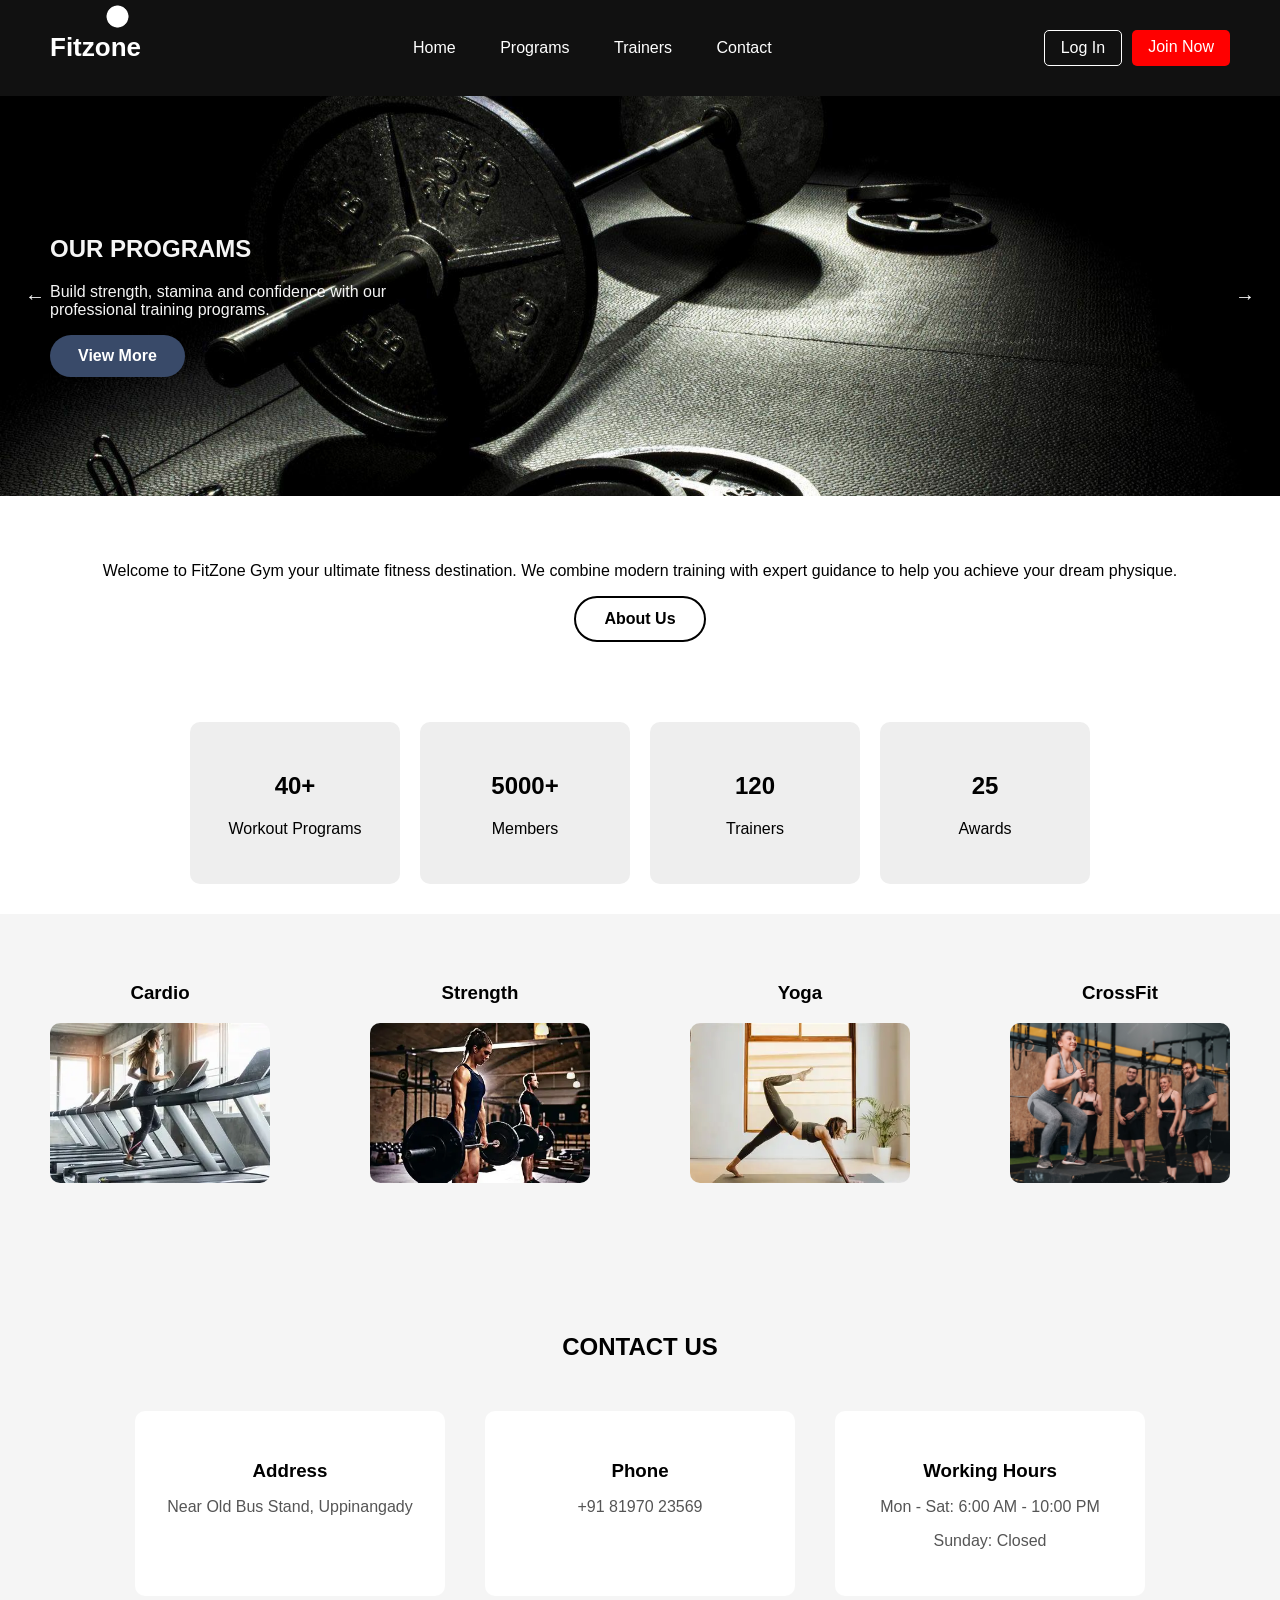
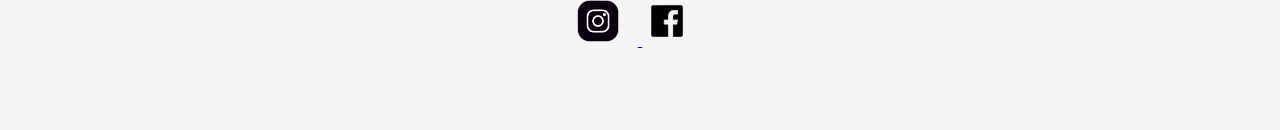
==== index.html @ f2097573 "Update index.html" ====
<html lang="en">
<meta charset="UTF-8">
<meta name="viewport" content="width=device-width, initial-scale=1.0">
<title>Gym Website</title>
<link rel="stylesheet" href="css/style.css">
<script src="js/script.js"></script>
</head>
<body>

<header class="navbar">
  <h1 class="logo">Fitzone</h1>

<nav>
  <a href="#" class="nav-item">Home</a>
  <a href="#" class="nav-item">Programs</a>
  <a href="#" class="nav-item">Trainers</a>
  <a href="#" class="nav-item">Contact</a>
</nav>

<div class="nav-buttons">
  <a href="#" class="nav-item login-btn">Log In</a>
  <a href="#" class="nav-item join-btn">Join Now</a>
</div>

  <!-- your "man" -->
  <div id="character">
<img src="images/man.jpeg"  alt="man">
</div>
</header>

  <section class="hero-slider">

    <button class="prev">←</button>
    <button class="next">→</button>

    <div class="overlay">
      <h2>OUR PROGRAMS</h2>
      <p>Build strength, stamina and confidence with our professional training programs.</p>
      <a href="#" class="btn">View More</a>
    </div>

  </section>

<section class="about">
  <p>
    Welcome to FitZone Gym your ultimate fitness destination. We combine modern training with expert guidance to help you achieve your dream physique.
  </p>
  <a href="#" class="btn dark">About Us</a>
</section>

<section class="stats">
  <div class="stat-box">
    <h2>40+</h2>
    <p>Workout Programs</p>
  </div>
  <div class="stat-box">
    <h2>5000+</h2>
    <p>Members</p>
  </div>
  <div class="stat-box">
    <h2>120</h2>
    <p>Trainers</p>
  </div>
  <div class="stat-box">
    <h2>25</h2>
    <p>Awards</p>
  </div>
</section>

<section class="products">
  <div class="product pink">
    <h3>Cardio</h3>
    <img src="images/cardio.jpg" alt="cardio">
  </div>
  <div class="product yellow" >
    <h3>Strength</h3>
    <img src="images/strth.jpg" alt="strength">
  </div>
  <div class="product blue">
    <h3>Yoga</h3>
    <img src="images/yoga.jpg" alt="yoga">
  </div>
  <div class="product orange">
    <h3>CrossFit</h3>
    <img src="images/crs.jpg" alt="crossfit">
  </div>
</section>

<section class="contact-info">

  <h2>CONTACT US</h2>

  <div class="contact-boxes">

    <div class="info-box">
      <h3>Address</h3>
      <p>Near Old Bus Stand, Uppinangady</p>
    </div>

    <div class="info-box">
      <h3>Phone</h3>
      <p>+91 81970 23569</p>
    </div>

    <div class="info-box">
      <h3>Working Hours</h3>
      <p>Mon - Sat: 6:00 AM - 10:00 PM</p>
      <p>Sunday: Closed</p>
    </div>

  </div>
<div class="social-icons">

  <a href="#" target="_blank">
    <img src="images/insta.jpeg" alt="Instagram">
  </a>

  <a href="#" target="_blank">
    <img src="images/fb.jpeg" alt="Facebook">
  </a>

</div>
<script>
const character = document.getElementById("character");
const items = document.querySelectorAll(".nav-item");

items.forEach(item => {
  item.addEventListener("mouseenter", () => {
    const rect = item.getBoundingClientRect();
    const parentRect = document.querySelector(".navbar").getBoundingClientRect();

    character.style.left = (rect.left - parentRect.left + rect.width/2 - 20) + "px";

    // jump effect
    character.classList.remove("jump");
    void character.offsetWidth;
    character.classList.add("jump");
  });
});

</script>
</body>
</html>
---- css/style.css ----
body {
  margin: 0;
  font-family: Arial, sans-serif;
}

header {
  background: #000000;
  color: white;
  padding: 20px 40px;
  display: flex;
  justify-content: space-between;
  align-items: center;
}

.header {
  padding: 20px 50px;
  background: #695839;
  color: white;
}

/* this aligns text + button */
.logo-area {
  display: flex;
  align-items: center;
  gap: 20px; /* space between FITZONE and button */
}

.hero {
  color: black;
  padding: 60px 40px;
  display: flex;
  justify-content: space-between;
  align-items: center;
}


.btn {
  display: inline-block;
  padding: 12px 28px;
  background: #394A69;
  color: white;
  font-weight: bold;
  text-decoration: none;
  border-radius: 30px;
  transition: all 0.4s ease; /* THIS is the key */
}

/* smooth color change */
.btn:hover {
  background: #ff416c;
}

.btn.dark {
  background: transparent;
  color: black;
  border: 2px solid black;
  transition: all 0.4s ease;
}

.btn.dark:hover {
  background: black;
  color: white;
}

.about {
  text-align: center;
  padding: 50px 20px;
}

.stats {
  display: flex;
  justify-content: center;
  gap: 20px;
  padding: 30px;
}

.stat-box {
  background: #eee;
  padding: 30px;
  width: 150px;
  text-align: center;
  transition: all 0.3s ease; /* smooth animation */
}

.stat-box:hover {
  transform: translateY(-10px); /* moves up */
  box-shadow: 0 10px 25px rgba(0,0,0,0.2); /* shadow */
}

.stat-box {
  border-radius: 10px;
}

.stat-box:hover {
  transform: translateY(-12px);
  box-shadow: 0 15px 35px rgba(0,0,0,0.25);
}

.products {
  display: flex;
  justify-content: space-around;
  align-items: center;
  padding: 50px 20px;
  gap: 40px;
  background: #f5f5f5;
}

.product {
  text-align: center;
}

.product img {
  width: 220px;
  height: 160px;
  object-fit: cover;
  border-radius: 10px;
  transition: 0.3s ease;
}

/* hover effect */
.product img:hover {
  transform: scale(1.05);
}

.hero-slider {
  position: relative;
  height: 400px;
  background-image: url('../images/3.jpeg');
  background-size: cover;
  background-position: center;
  transition: background-image 0.5s ease-in-out;
}

/* dark overlay for text */
.overlay {
  position: absolute;
  left: 50px;
  top: 50%;
  transform: translateY(-50%);
  color: whitesmoke;
  max-width: 400px;
}

/* arrows */
.prev, .next {
  position: absolute;
  top: 50%;
  transform: translateY(-50%);
  background: rgba(0,0,0,0.5);
  color: white;
  border: none;
  padding: 10px 15px;
  cursor: pointer;
  font-size: 20px;
}

.prev { left: 10px; }
.next { right: 10px; }

.contact-info {
  padding: 80px 40px;
  text-align: center;
  background: #f5f5f5; /* 🔥 clean light background */
}

.contact-info h2 {
  margin-bottom: 50px;
}

/* container */
.contact-boxes {
  display: flex;
  justify-content: center;
  gap: 40px;
  flex-wrap: wrap;
}

/* each box */
.info-box {
  background: #ffffff;
  padding: 30px;
  width: 250px;
  border-radius: 10px;
  transition: 0.3s ease;
}

/* hover effect */
.info-box:hover {
  transform: translateY(-8px);
  box-shadow: 0 10px 25px rgba(0,0,0,0.15);
}

/* text */
.info-box h3 {
  margin-bottom: 15px;
}

.info-box p {
  color: #555;
}

.social-icons img {
  width: 50px;      /* bigger size */
  height: 50px;     /* same = square */
  object-fit: cover;
  margin-right: 15px;
  cursor: pointer;
  transition: 0.3s ease;
}

/* hover effect */
.social-icons img:hover {
  transform: scale(1.1);
  opacity: 0.8;
}


.nav-buttons {
  display: flex;
  gap: 10px;
}

/* Login (outline style) */
.login-btn {
  padding: 8px 16px;
  border: 1px solid white;
  color: white;
  text-decoration: none;
  border-radius: 5px;
  transition: 0.3s;
}

.login-btn:hover {
  background: white;
  color: black;
}

/* Join Now (solid button) */
.join-btn {
  padding: 8px 16px;
  background: red;
  color: white;
  text-decoration: none;
  border-radius: 5px;
  transition: 0.3s;
}

.join-btn:hover {
  background: darkred;
}

/* fix click turning white */
.join-btn:active,
.join-btn:focus,
.login-btn:active,
.login-btn:focus {
  outline: none;
  background: inherit;
  color: inherit;
}
.navbar {
  display: flex;
  align-items: center;
  justify-content: space-between;
  padding: 15px 50px;
  background: #111;
}

.logo {
  color: white;
  font-size: 26px;
}

nav a {
  position: relative;
  margin: 0 20px;
  text-decoration: none;
  color: white;
  font-size: 16px;
}

/* hidden underline */
nav a::after {
  content: "";
  position: absolute;
  left: 0;
  bottom: -5px;
  width: 0%;
  height: 2px;
  background-color: white;
  transition: width 0.6s ease;
}

/* on hover */
nav a:hover::after {
  width: 100%;
}

.join-btn {
  background: red;
  color: white;
  padding: 8px 16px;
  border-radius: 5px;
}

.navbar {
  position: relative;
}

#character {
  position: absolute;
  top: -1px;   /* 👈 bring it down */
  left: 100px;
  z-index: 1000;
}
#character img {
  width: 35px;   /* smaller = easier to control */
}

.jump {
  animation: jump 0.4s ease;
}

@keyframes jump {
  0% { transform: translateY(0); }
  50% { transform: translateY(-20px); }
  100% { transform: translateY(0); }
}
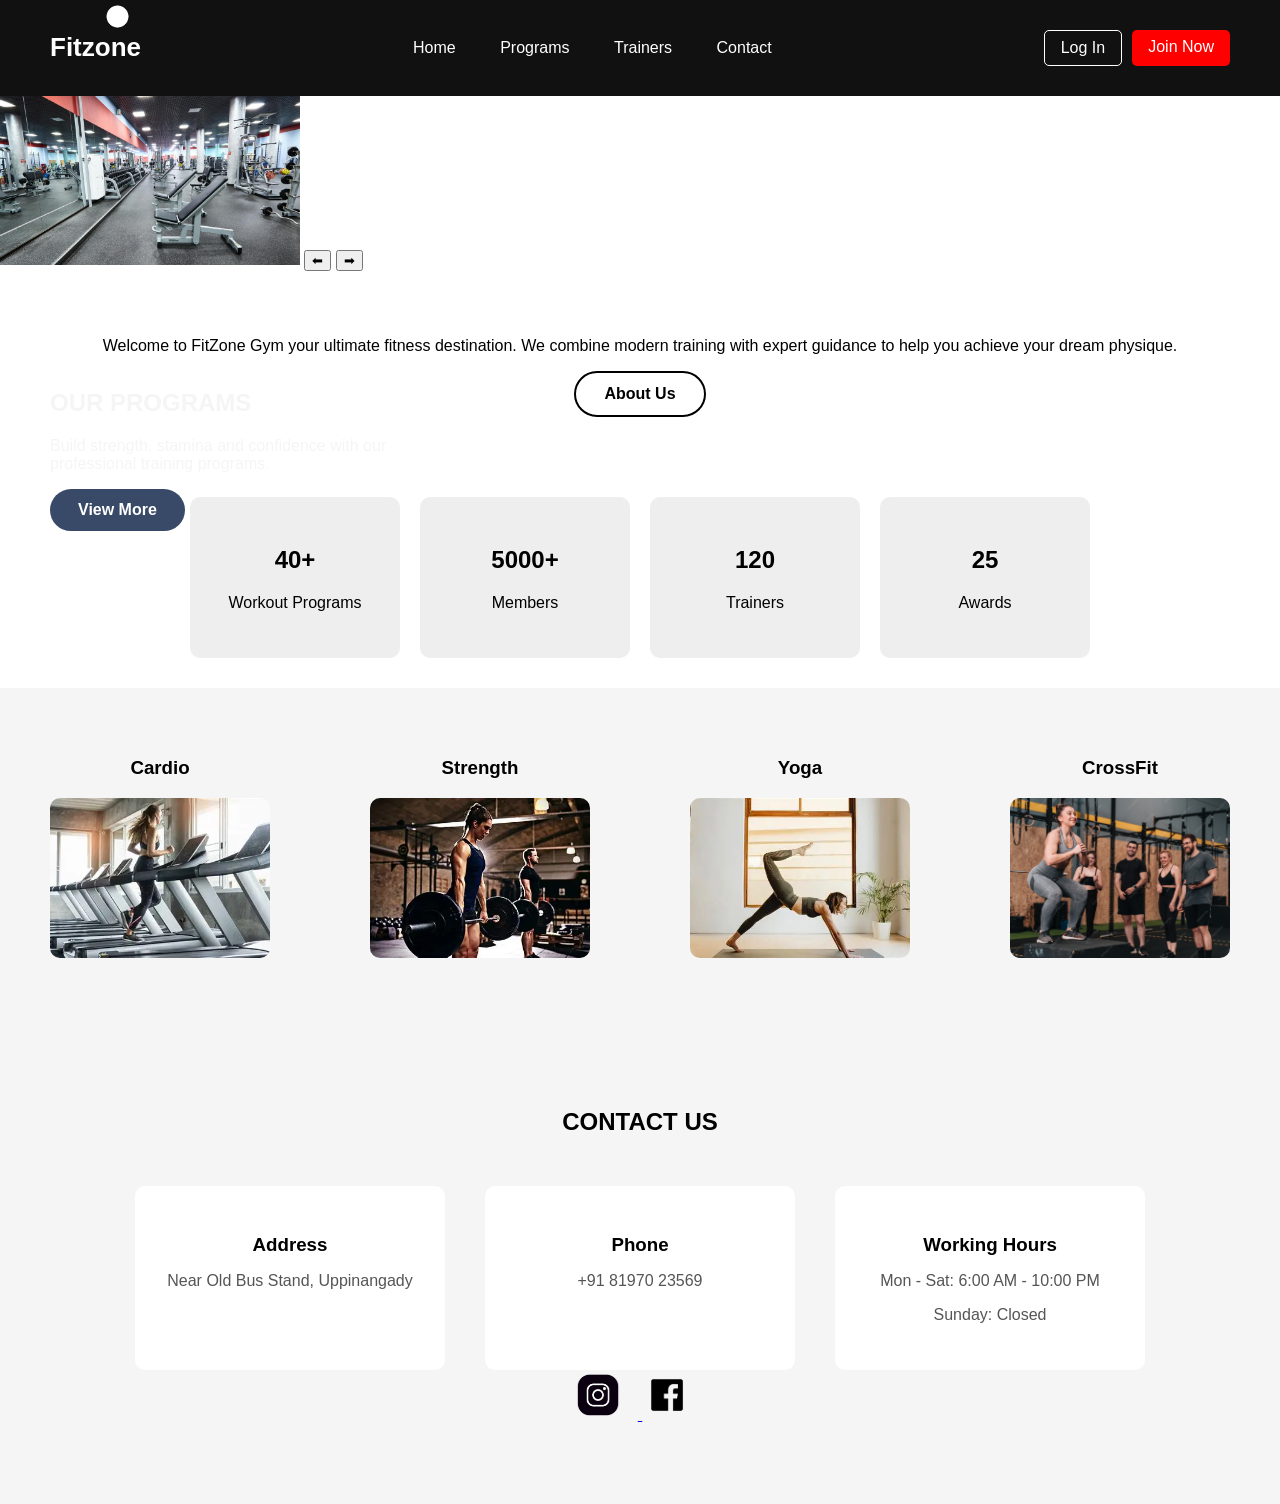
==== commit 84c54083: "Update index.html" ====
--- a/index.html
+++ b/index.html
@@ -28,11 +28,12 @@
 </div>
 </header>
 
-  <section class="hero-slider">
+<img id="slider" src="images/1.jpeg" width="300">
 
-    <button class="prev">←</button>
-    <button class="next">→</button>
+<button onclick="prev()">⬅</button>
+<button onclick="next()">➡</button>
 
+<script src="js/script.js"></script>
     <div class="overlay">
       <h2>OUR PROGRAMS</h2>
       <p>Build strength, stamina and confidence with our professional training programs.</p>
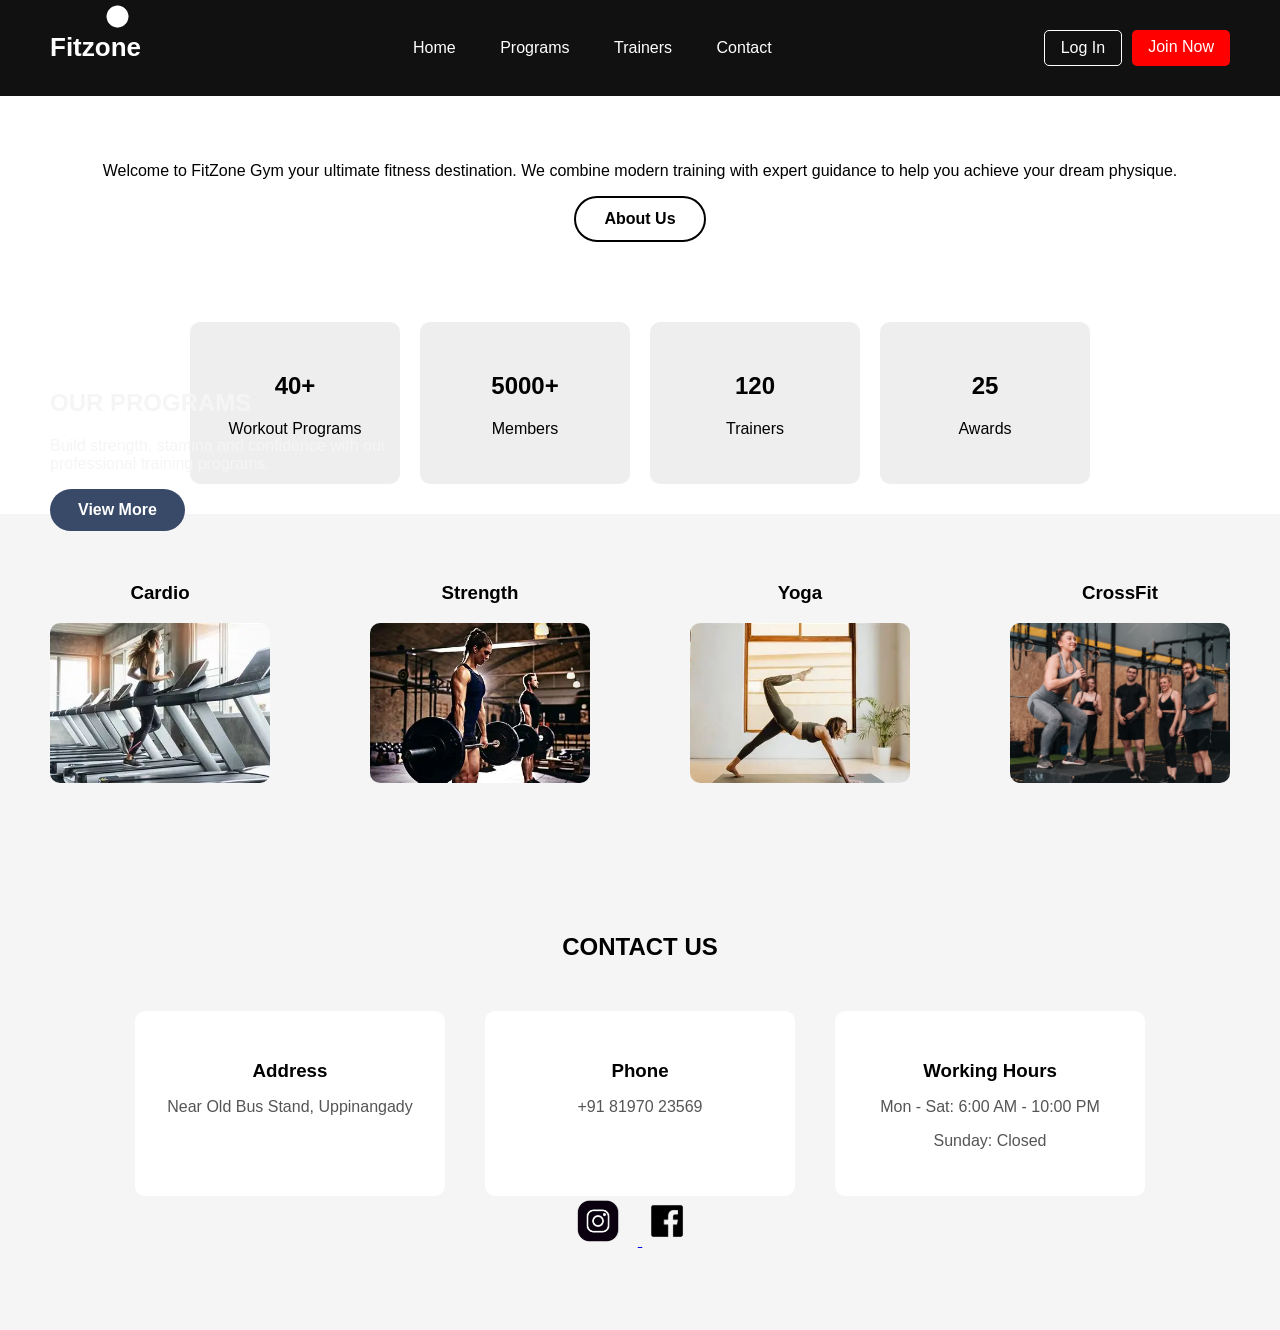
==== commit cf9af906: "Update index.html" ====
--- a/index.html
+++ b/index.html
@@ -3,7 +3,6 @@
 <meta name="viewport" content="width=device-width, initial-scale=1.0">
 <title>Gym Website</title>
 <link rel="stylesheet" href="css/style.css">
-<script src="js/script.js"></script>
 </head>
 <body>
 
@@ -28,12 +27,6 @@
 </div>
 </header>
 
-<img id="slider" src="images/1.jpeg" width="300">
-
-<button onclick="prev()">⬅</button>
-<button onclick="next()">➡</button>
-
-<script src="js/script.js"></script>
     <div class="overlay">
       <h2>OUR PROGRAMS</h2>
       <p>Build strength, stamina and confidence with our professional training programs.</p>
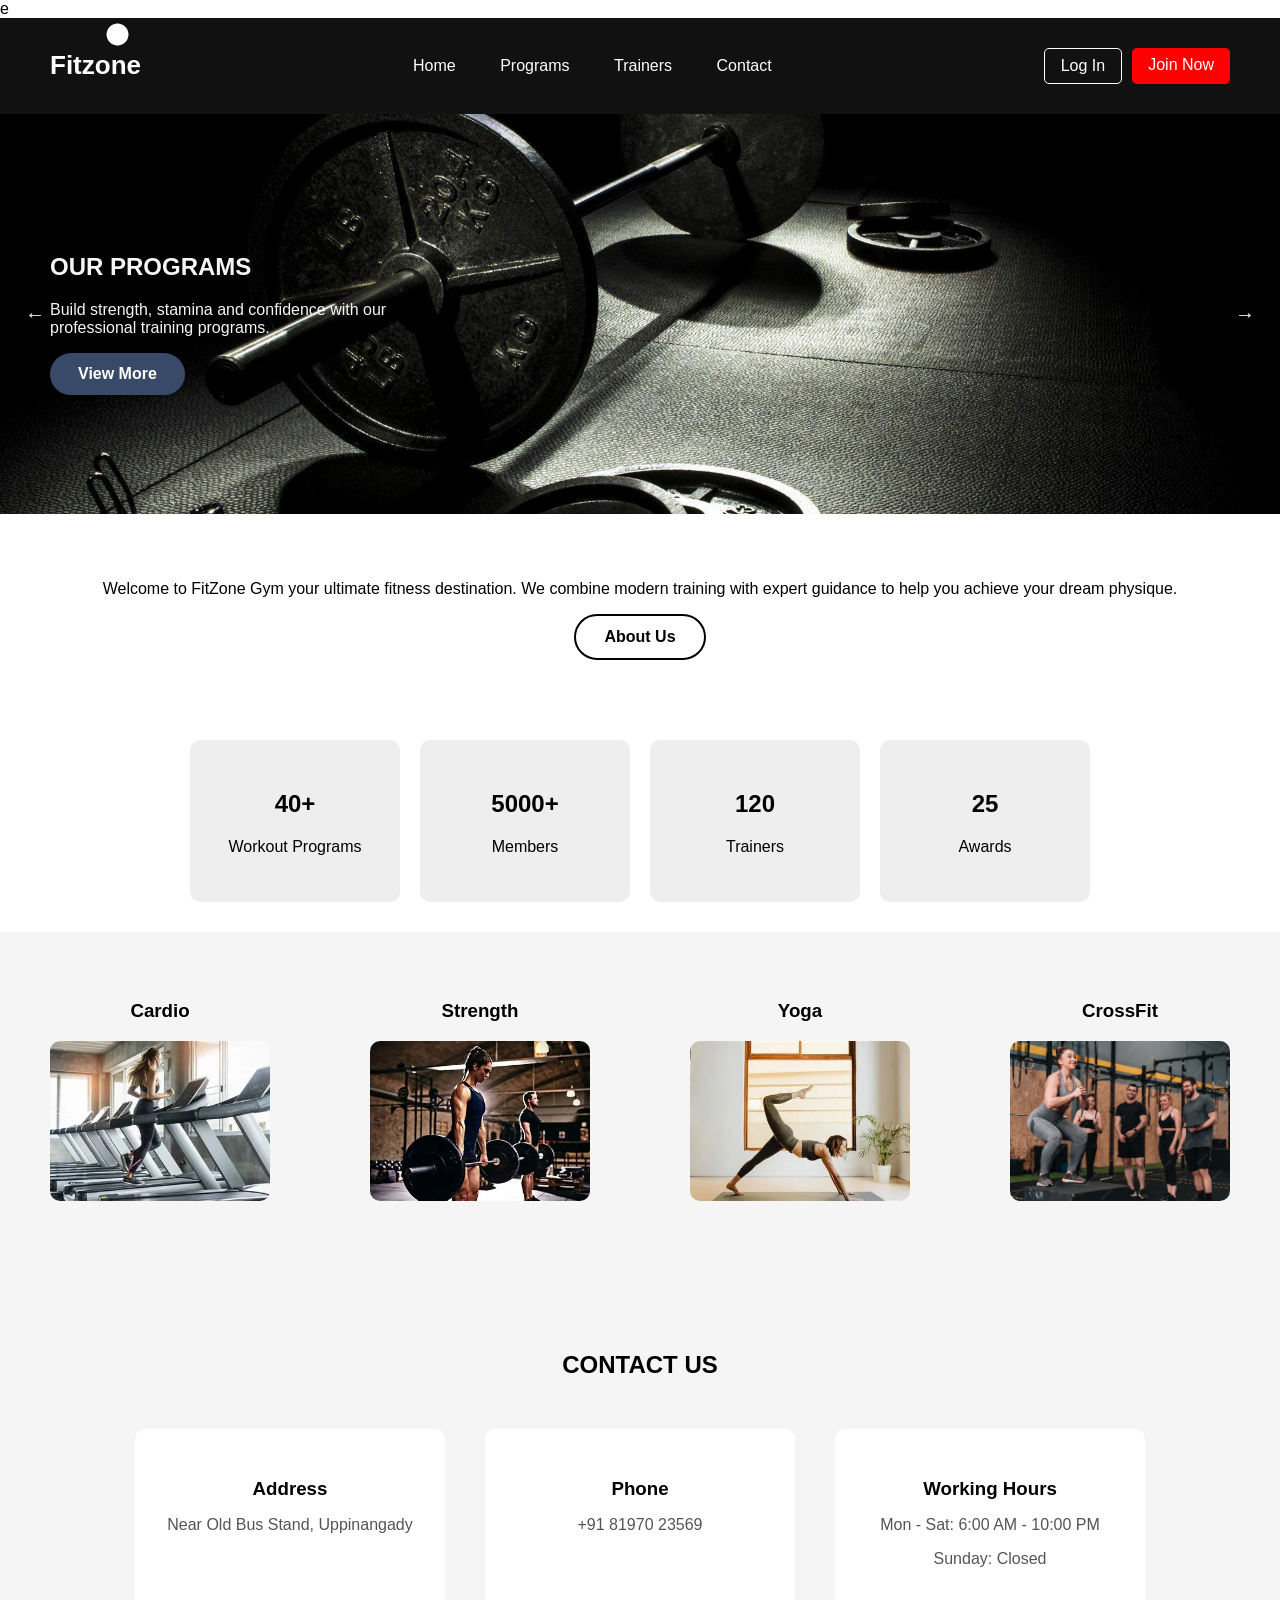
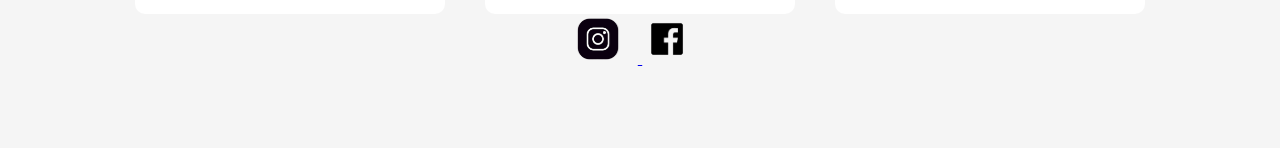
==== commit 9f6ba4a2: "Update index.html" ====
--- a/index.html
+++ b/index.html
@@ -1,4 +1,4 @@
-<html lang="en">
+e<html lang="en">
 <meta charset="UTF-8">
 <meta name="viewport" content="width=device-width, initial-scale=1.0">
 <title>Gym Website</title>
@@ -27,6 +27,12 @@
 </div>
 </header>
 
+  <section class="hero-slider">
+
+    <button class="prev">←</button>
+    <button class="next">→</button>
+
+  
     <div class="overlay">
       <h2>OUR PROGRAMS</h2>
       <p>Build strength, stamina and confidence with our professional training programs.</p>
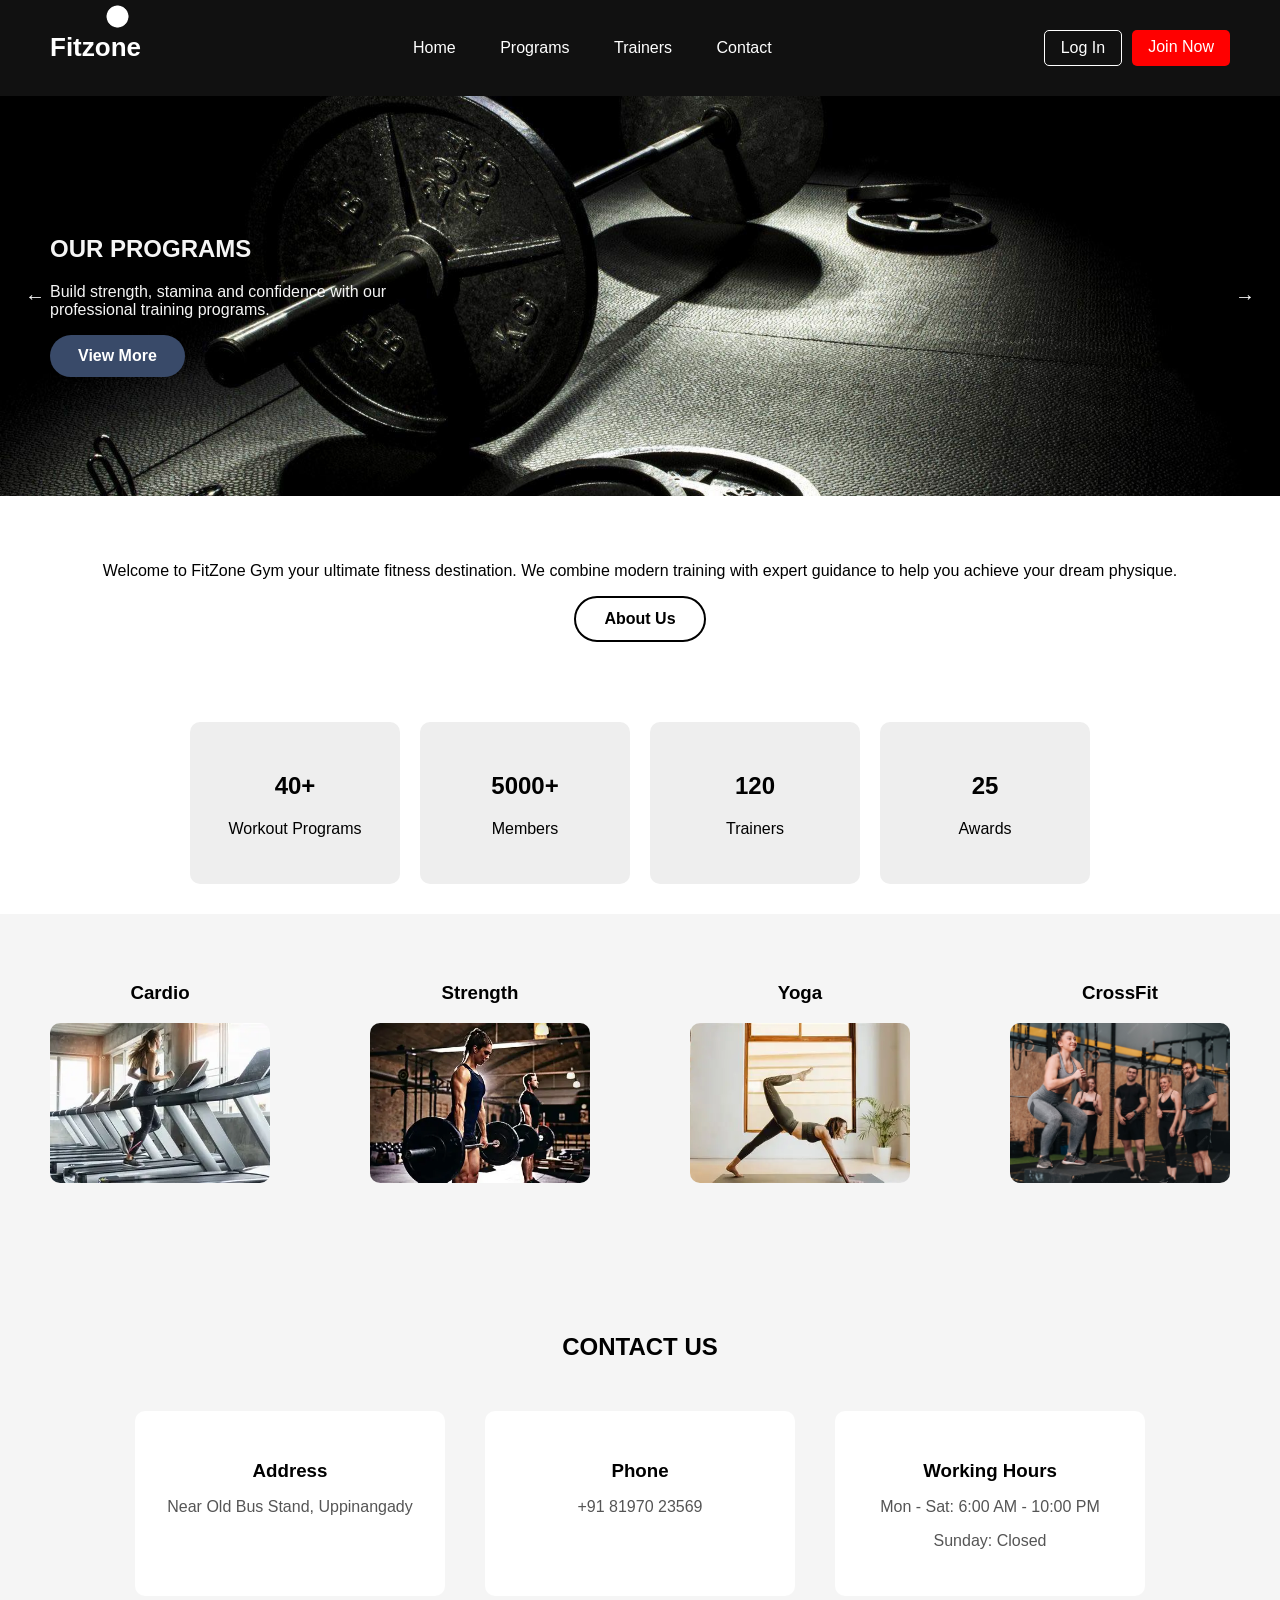
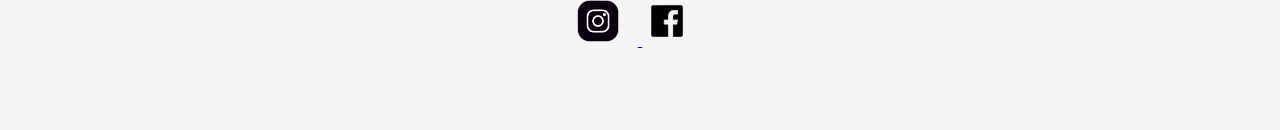
==== commit 47239ebe: "Update index.html" ====
--- a/index.html
+++ b/index.html
@@ -1,8 +1,9 @@
-e<html lang="en">
+<html lang="en">
 <meta charset="UTF-8">
 <meta name="viewport" content="width=device-width, initial-scale=1.0">
 <title>Gym Website</title>
 <link rel="stylesheet" href="css/style.css">
+  <script src="js/script.js"></script>
 </head>
 <body>
 
--- a/css/style.css
+++ b/css/style.css
@@ -124,11 +124,11 @@
 
 .hero-slider {
   position: relative;
-  height: 400px;
   background-image: url('../images/3.jpeg');
   background-size: cover;
   background-position: center;
   transition: background-image 0.5s ease-in-out;
+  height: 400px;  
 }
 
 /* dark overlay for text */
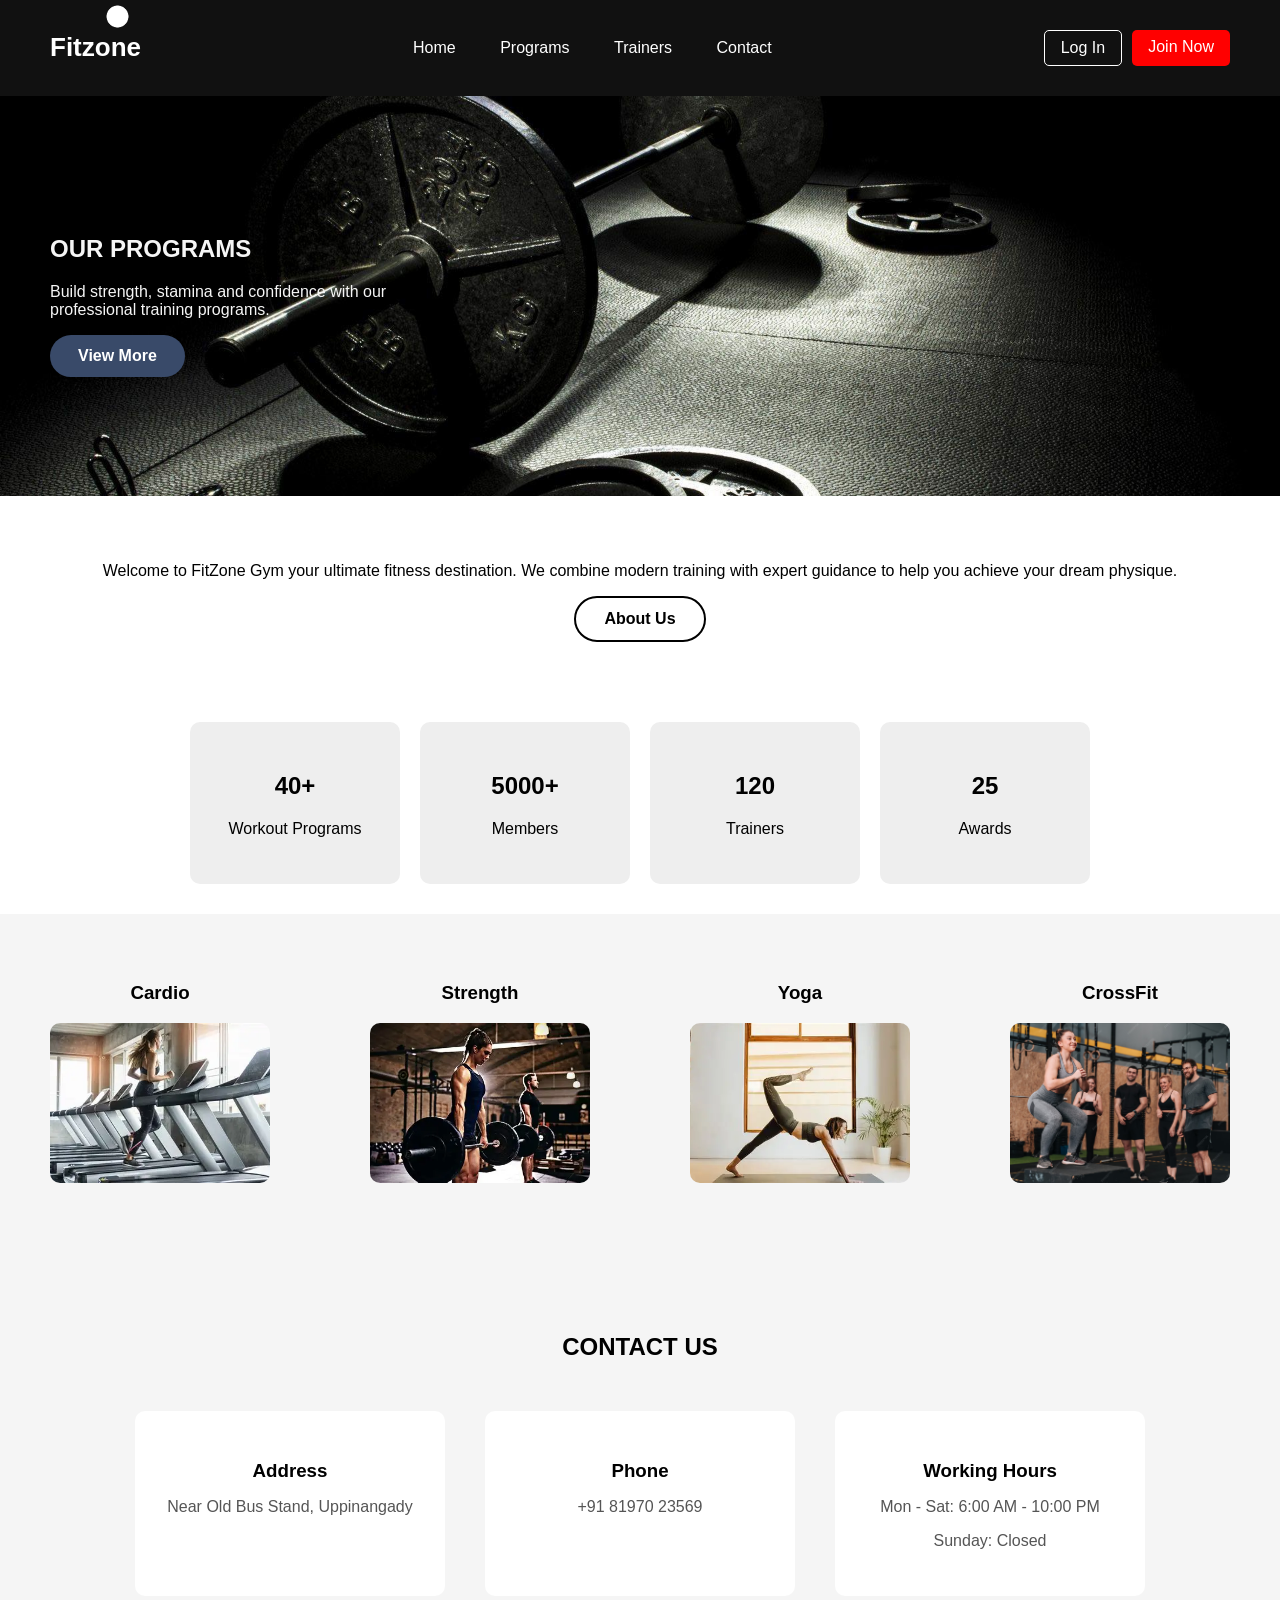
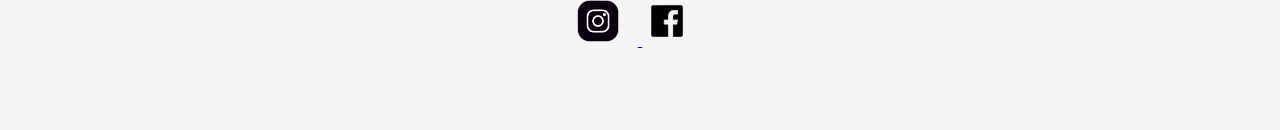
==== commit d498cd20: "Update index.html" ====
--- a/index.html
+++ b/index.html
@@ -30,8 +30,6 @@
 
   <section class="hero-slider">
 
-    <button class="prev">←</button>
-    <button class="next">→</button>
 
   
     <div class="overlay">
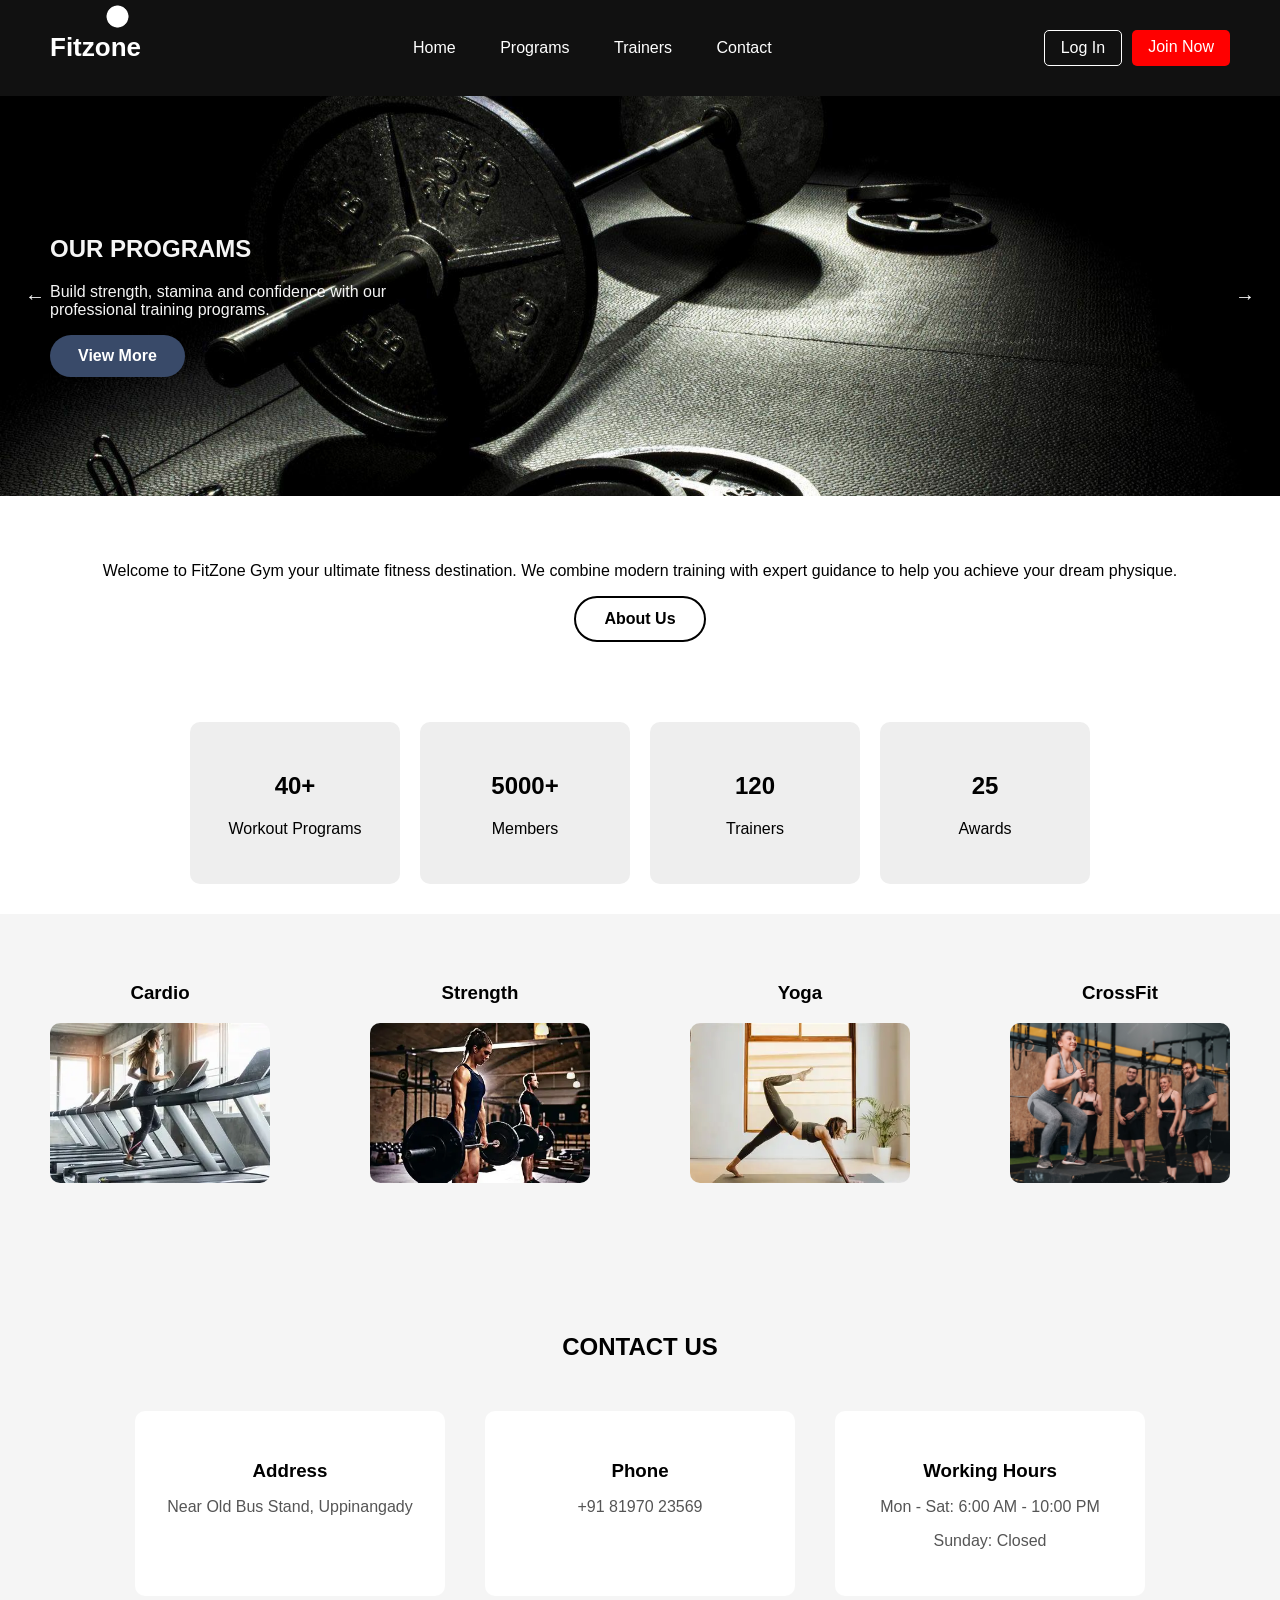
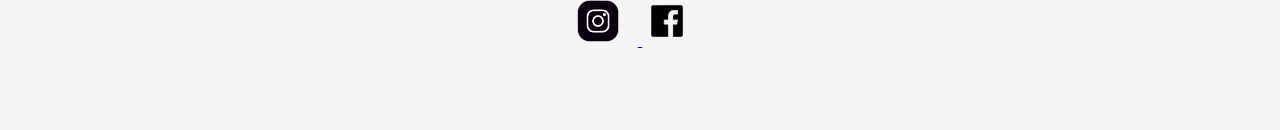
==== commit f8a3dd2a: "Update index.html" ====
--- a/index.html
+++ b/index.html
@@ -29,8 +29,8 @@
 </header>
 
   <section class="hero-slider">
-
-
+    <button class="prev">←</button>
+    <button class="next">→</button>
   
     <div class="overlay">
       <h2>OUR PROGRAMS</h2>
